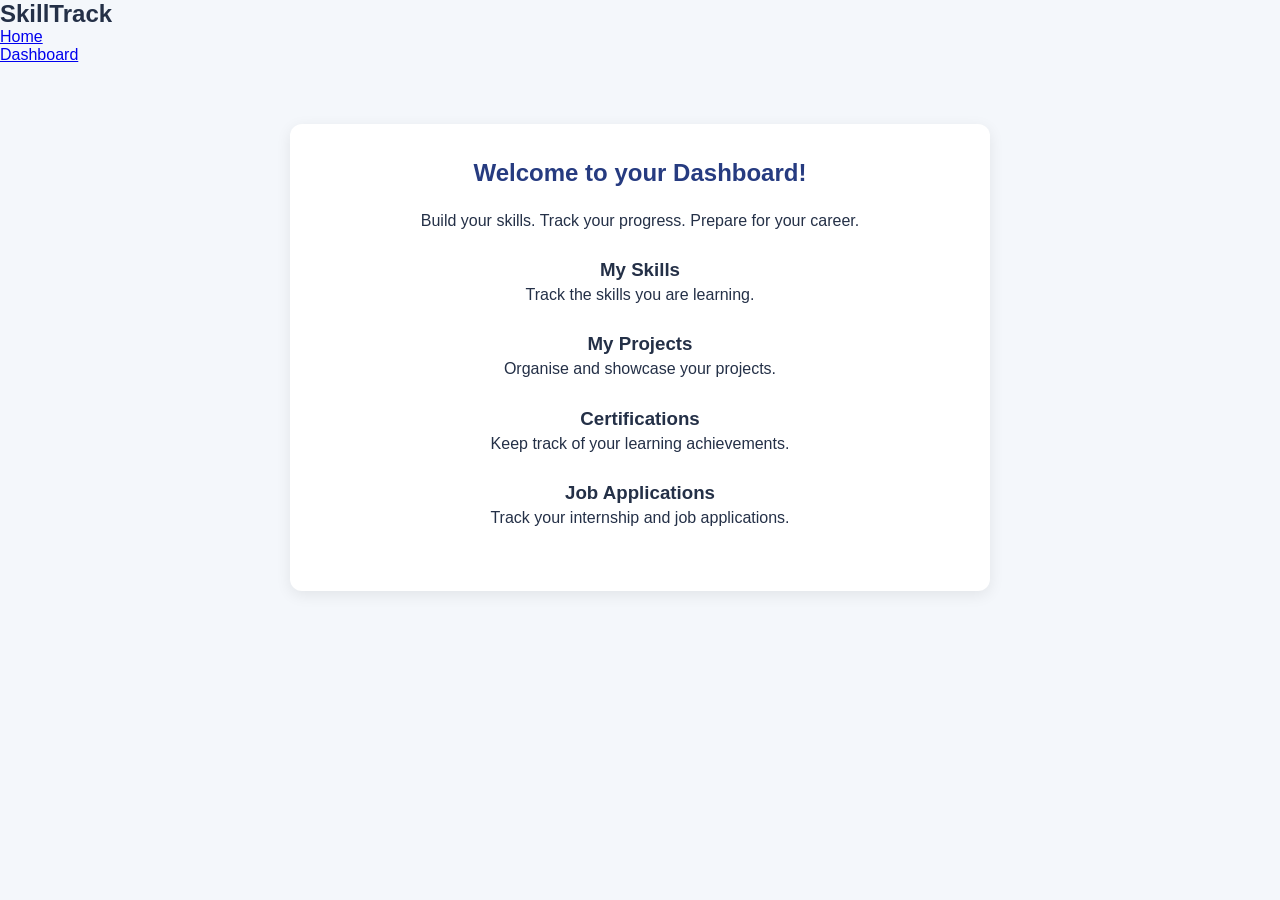
==== dashboard.html @ e65e5a56 "Add initial SkillTrack website files" ====
<!DOCTYPE html>
<html lang="en">
<head>
    <meta charset="UTF-8">
    <meta name="viewport" content="width=device-width, initial-scale=1.0">
    <title>SkillTrack Dashboard</title>
    <link rel="stylesheet" href="style.css">
</head>
<body>

    <nav>
        <h1>SkillTrack</h1>

        <ul>
            <li><a href="index.html">Home</a></li>
            <li><a href="dashboard.html">Dashboard</a></li>
        </ul>
    </nav>

    <main>
        <h2>Welcome to your Dashboard!</h2>

        <p>Build your skills. Track your progress. Prepare for your career.</p>

        <section class="dashboard">

            <div class="card">
                <h3>My Skills</h3>
                <p>Track the skills you are learning.</p>
            </div>

            <div class="card">
                <h3>My Projects</h3>
                <p>Organise and showcase your projects.</p>
            </div>

            <div class="card">
                <h3>Certifications</h3>
                <p>Keep track of your learning achievements.</p>
            </div>

            <div class="card">
                <h3>Job Applications</h3>
                <p>Track your internship and job applications.</p>
            </div>

        </section>
    </main>

</body>
</html>
---- style.css ----
* {
    margin: 0;
    padding: 0;
    box-sizing: border-box;
}

body {
    font-family: Arial, sans-serif;
    background-color: #f4f7fb;
    color: #243047;
}

header {
    background-color: #263b80;
    color: white;
    text-align: center;
    padding: 35px 20px;
}

header h1 {
    font-size: 36px;
    margin-bottom: 10px;
}

header p {
    font-size: 16px;
}

main {
    max-width: 700px;
    margin: 60px auto;
    padding: 35px;
    background-color: white;
    text-align: center;
    border-radius: 12px;
    box-shadow: 0 4px 15px rgba(0, 0, 0, 0.08);
}

main h2 {
    margin-bottom: 20px;
    color: #263b80;
}

main p {
    line-height: 1.7;
    margin-bottom: 25px;
}

button {
    background-color: #263b80;
    color: white;
    padding: 12px 25px;
    border: none;
    border-radius: 6px;
    font-size: 16px;
    cursor: pointer;
}

button:hover {
    background-color: #4059b5;
}
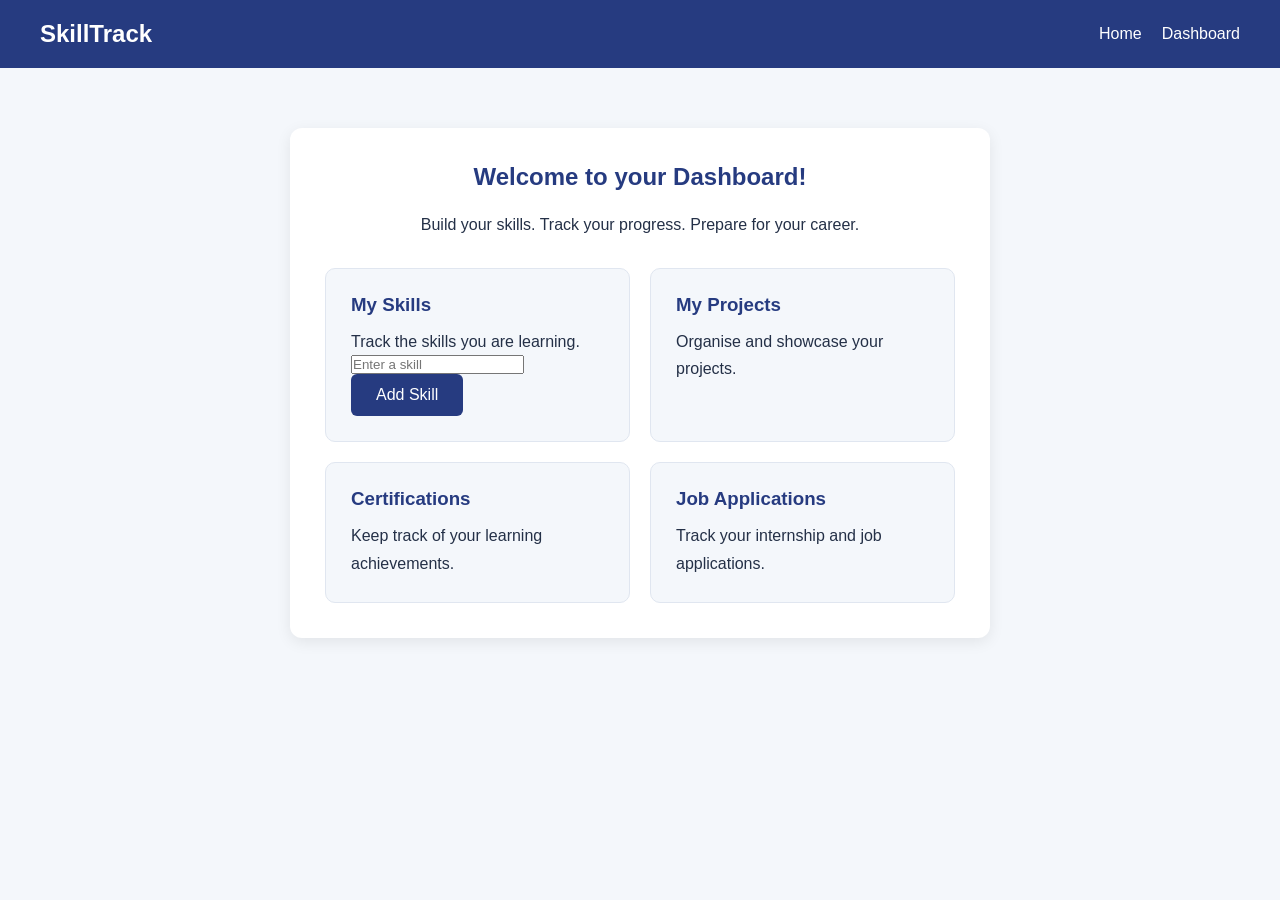
==== commit 25ceba37: "Update dashboard.html" ====
--- a/dashboard.html
+++ b/dashboard.html
@@ -1,4 +1,3 @@
-
 <!DOCTYPE html>
 <html lang="en">
 <head>
@@ -25,10 +24,17 @@
 
         <section class="dashboard">
 
+        
             <div class="card">
                 <h3>My Skills</h3>
                 <p>Track the skills you are learning.</p>
+
+                <input type="text" id="skillInput" placeholder="Enter a skill">
+                <button onclick="addSkill()">Add Skill</button>
+
+                <ul id="skillList"></ul>
             </div>
+
 
             <div class="card">
                 <h3>My Projects</h3>
@@ -47,6 +53,7 @@
 
         </section>
     </main>
-
+    <script src="script.js"></script>
 </body>
 </html>
+
--- a/style.css
+++ b/style.css
@@ -59,3 +59,219 @@
 button:hover {
     background-color: #4059b5;
 }
+/* Dashboard navigation */
+nav {
+    background-color: #263b80;
+    color: white;
+    padding: 20px 40px;
+    display: flex;
+    justify-content: space-between;
+    align-items: center;
+}
+
+nav ul {
+    list-style: none;
+    display: flex;
+    gap: 20px;
+}
+
+nav a {
+    color: white;
+    text-decoration: none;
+}
+
+nav a:hover {
+    text-decoration: underline;
+}
+
+/* Dashboard cards */
+.dashboard {
+    display: grid;
+    grid-template-columns: repeat(2, minmax(0, 1fr));
+    gap: 20px;
+    margin-top: 30px;
+}
+
+.card {
+    background-color: #f4f7fb;
+    padding: 25px;
+    border-radius: 10px;
+    text-align: left;
+    border: 1px solid #e0e6f0;
+}
+
+.card h3 {
+    color: #263b80;
+    margin-bottom: 12px;
+}
+
+.card p {
+    margin-bottom: 0;
+}
+
+/* Mobile-friendly layout */
+@media (max-width: 600px) {
+    nav {
+        padding: 20px;
+        flex-direction: column;
+        gap: 15px;
+    }
+
+    nav ul {
+        gap: 15px;
+        flex-wrap: wrap;
+        justify-content: center;
+    }
+
+    main {
+        margin: 25px 15px;
+        padding: 20px;
+    }
+
+    .dashboard {
+        grid-template-columns: 1fr;
+    }
+    /* Dashboard navigation */
+nav {
+    background-color: #263b80;
+    color: white;
+    padding: 20px 40px;
+    display: flex;
+    justify-content: space-between;
+    align-items: center;
+}
+
+nav ul {
+    list-style: none;
+    display: flex;
+    gap: 20px;
+}
+
+nav a {
+    color: white;
+    text-decoration: none;
+}
+
+nav a:hover {
+    text-decoration: underline;
+}
+
+/* Dashboard cards */
+.dashboard {
+    display: grid;
+    grid-template-columns: repeat(2, minmax(0, 1fr));
+    gap: 20px;
+    margin-top: 30px;
+}
+
+.card {
+    background-color: #f4f7fb;
+    padding: 25px;
+    border-radius: 10px;
+    text-align: left;
+    border: 1px solid #e0e6f0;
+}
+
+.card h3 {
+    color: #263b80;
+    margin-bottom: 12px;
+}
+
+.card p {
+    margin-bottom: 0;
+}
+
+/* Mobile-friendly layout */
+@media (max-width: 600px) {
+    nav {
+        padding: 20px;
+        flex-direction: column;
+        gap: 15px;
+    }
+
+    nav ul {
+        gap: 15px;
+        flex-wrap: wrap;
+        justify-content: center;
+    }
+
+    main {
+        margin: 25px 15px;
+        padding: 20px;
+    }
+
+    .dashboard {
+        grid-template-columns: 1fr;
+    }
+/* Dashboard navigation */
+nav {
+    background-color: #263b80;
+    color: white;
+    padding: 20px 40px;
+    display: flex;
+    justify-content: space-between;
+    align-items: center;
+}
+
+nav ul {
+    list-style: none;
+    display: flex;
+    gap: 20px;
+}
+
+nav a {
+    color: white;
+    text-decoration: none;
+}
+
+nav a:hover {
+    text-decoration: underline;
+}
+
+/* Dashboard cards */
+.dashboard {
+    display: grid;
+    grid-template-columns: repeat(2, minmax(0, 1fr));
+    gap: 20px;
+    margin-top: 30px;
+}
+
+.card {
+    background-color: #f4f7fb;
+    padding: 25px;
+    border-radius: 10px;
+    text-align: left;
+    border: 1px solid #e0e6f0;
+}
+
+.card h3 {
+    color: #263b80;
+    margin-bottom: 12px;
+}
+
+.card p {
+    margin-bottom: 0;
+}
+
+/* Mobile-friendly layout */
+@media (max-width: 600px) {
+    nav {
+        padding: 20px;
+        flex-direction: column;
+        gap: 15px;
+    }
+
+    nav ul {
+        gap: 15px;
+        flex-wrap: wrap;
+        justify-content: center;
+    }
+
+    main {
+        margin: 25px 15px;
+        padding: 20px;
+    }
+
+    .dashboard {
+        grid-template-columns: 1fr;
+    }
